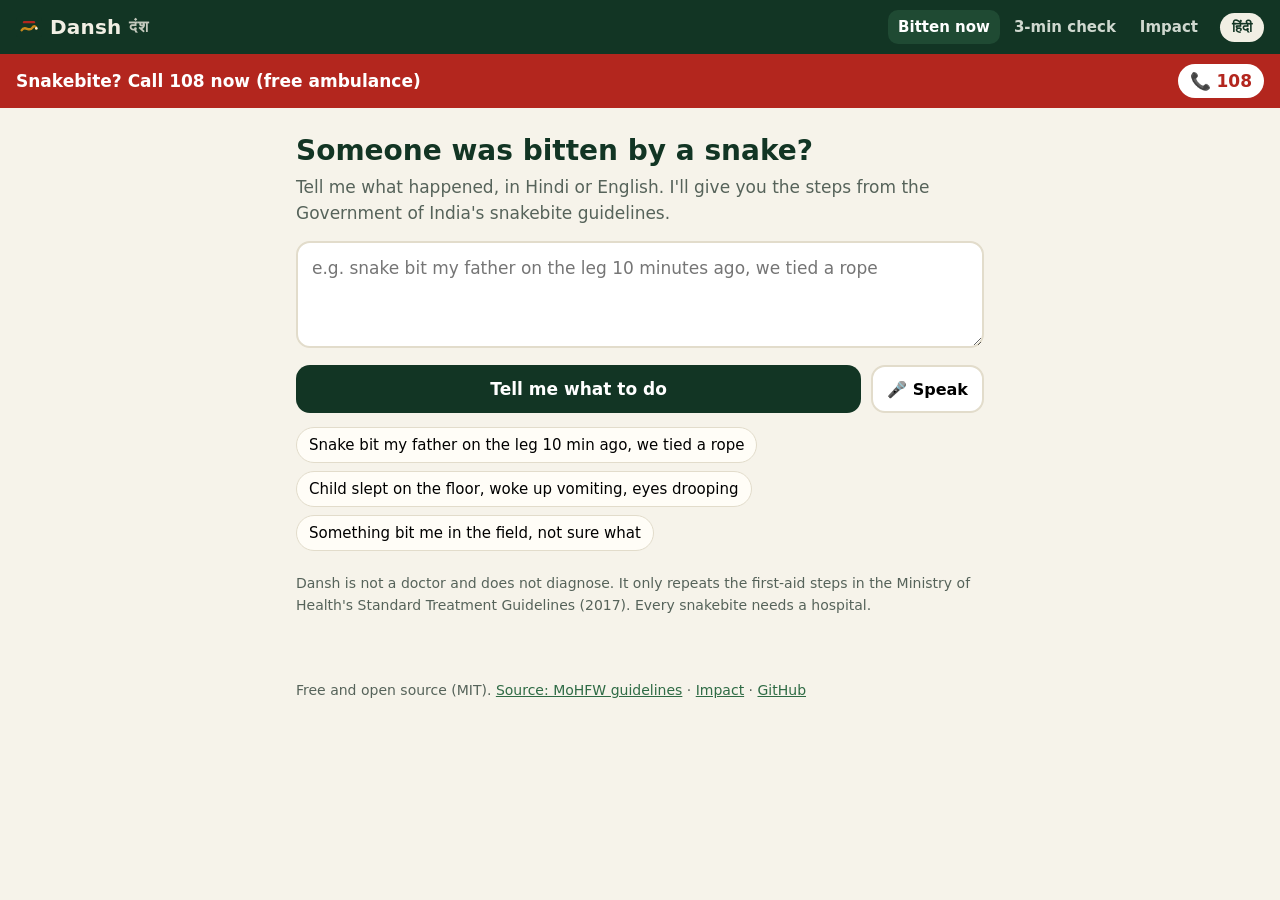
==== static/index.html @ a85f5e1f "Dansh: snakebite first-30-minutes agent, 3-minute check, live impact page, eval suite Co-Authored-By" ====
<!doctype html>
<html lang="en">
<head>
<meta charset="utf-8">
<meta name="viewport" content="width=device-width, initial-scale=1, viewport-fit=cover">
<title>Dansh: what to do in the first 30 minutes after a snakebite</title>
<meta name="description" content="Free snakebite first-aid guide for India, in Hindi and English. Based on Government of India treatment guidelines. Take the 3-minute check.">
<meta property="og:title" content="Would you know what to do after a snakebite?">
<meta property="og:description" content="58,000 Indians die of snakebite every year. Most deaths are preventable. Take the free 3-minute check.">
<meta name="theme-color" content="#123524">
<link rel="icon" href="/static/icon.svg" type="image/svg+xml">
<link rel="stylesheet" href="/static/style.css">
</head>
<body>
<header class="top">
  <a class="brand" href="/" aria-label="Dansh home"><img src="/static/icon.svg" alt="" width="26" height="26" class="mark"> Dansh <span class="dev">दंश</span></a>
  <nav class="tabs" role="tablist">
    <button role="tab" id="tab-help" aria-selected="true" data-view="help" data-i18n="tab_help">Bitten now</button>
    <button role="tab" id="tab-check" aria-selected="false" data-view="check" data-i18n="tab_check">3-min check</button>
    <a href="/impact" data-i18n="tab_impact">Impact</a>
  </nav>
  <button class="lang" id="lang" aria-label="Switch language">हिंदी</button>
</header>

<a class="callbar" href="tel:108"><span data-i18n="callbar">Snakebite? Call 108 now (free ambulance)</span> <b>📞 108</b></a>

<main>
<!-- ======================= EMERGENCY ======================= -->
<section id="view-help" class="view" aria-labelledby="h-help">
  <h1 id="h-help" data-i18n="help_h">Someone was bitten by a snake?</h1>
  <p class="lede" data-i18n="help_lede">Tell me what happened, in Hindi or English. I'll give you the steps from the Government of India's snakebite guidelines.</p>
  <form id="ask" autocomplete="off">
    <label for="msg" class="sr" data-i18n="msg_label">What happened?</label>
    <textarea id="msg" rows="3" maxlength="2000" data-i18n-ph="msg_ph" placeholder="e.g. snake bit my father on the leg 10 minutes ago, we tied a rope"></textarea>
    <div class="row">
      <button type="submit" class="primary" data-i18n="send">Tell me what to do</button>
      <button type="button" id="mic" class="ghost" aria-label="Speak instead of typing" hidden>🎤 <span data-i18n="speak">Speak</span></button>
    </div>
  </form>
  <div class="chips" aria-label="Examples">
    <button class="chip" data-ex="ex1"></button>
    <button class="chip" data-ex="ex2"></button>
    <button class="chip" data-ex="ex3"></button>
  </div>
  <div id="plan" aria-live="polite"></div>
  <p class="fine" data-i18n="disclaimer">Dansh is not a doctor and does not diagnose. It only repeats the first-aid steps in the Ministry of Health's Standard Treatment Guidelines (2017). Every snakebite needs a hospital.</p>
</section>

<!-- ======================= 3-MINUTE CHECK ======================= -->
<section id="view-check" class="view" hidden aria-labelledby="h-check">
  <div id="check-intro">
    <h1 id="h-check" data-i18n="check_h">Would you know what to do?</h1>
    <p class="lede" data-i18n="check_lede">About 58,000 people in India die of snakebite every year. Most could be saved by doing the right thing in the first hour. Answer 6 quick questions, learn the answers, then try 6 more.</p>
    <ul class="facts">
      <li data-i18n="check_f1">About 3 minutes</li>
      <li data-i18n="check_f2">No name, no phone number</li>
      <li data-i18n="check_f3">Your answers are added anonymously to the public impact numbers</li>
    </ul>
    <div class="optional">
      <label><span data-i18n="state_q">Your state (optional)</span>
        <select id="state"><option value="" data-i18n="skip">Skip</option></select></label>
      <label><span data-i18n="role_q">You are (optional)</span>
        <select id="role">
          <option value="" data-i18n="skip">Skip</option>
          <option value="farmer" data-i18n="r_farmer">Farmer / farm worker</option>
          <option value="student" data-i18n="r_student">Student</option>
          <option value="health_worker" data-i18n="r_health">ASHA / health worker</option>
          <option value="teacher" data-i18n="r_teacher">Teacher</option>
          <option value="parent" data-i18n="r_parent">Parent</option>
          <option value="other" data-i18n="r_other">Other</option>
        </select></label>
    </div>
    <button id="start" class="primary big" data-i18n="start">Start the check</button>
  </div>
  <div id="check-run" hidden></div>
</section>
</main>

<footer class="foot">
  <span data-i18n="foot1">Free and open source (MIT).</span>
  <a href="https://ncdc.mohfw.gov.in/uploads/pdf/Standard-Treatment-Guidelines-for-Management-of-Snake-Bite.pdf" target="_blank" rel="noopener" data-i18n="foot_src">Source: MoHFW guidelines</a> ·
  <a href="/impact" data-i18n="tab_impact">Impact</a> ·
  <a id="gh" href="#" target="_blank" rel="noopener">GitHub</a>
</footer>
<script src="/static/app.js"></script>
</body>
</html>
---- static/style.css ----
:root{
  --ink:#16201a; --muted:#56635a; --bg:#f6f3ea; --card:#fffdf7; --line:#e2dccb;
  --forest:#123524; --leaf:#2f6b45; --amber:#c98a1b; --red:#b3261e; --redbg:#fdecea; --okbg:#e8f3ea;
  --radius:14px; --shadow:0 1px 0 rgba(0,0,0,.04),0 6px 20px -12px rgba(18,53,36,.35);
  --font: "Noto Sans", "Noto Sans Devanagari", "Mukta", system-ui, -apple-system, "Segoe UI", Roboto, sans-serif;
}
*{box-sizing:border-box}
html{-webkit-text-size-adjust:100%}
body{margin:0;font:17px/1.55 var(--font);color:var(--ink);background:var(--bg)}
a{color:var(--leaf)}
.sr{position:absolute;width:1px;height:1px;overflow:hidden;clip:rect(0 0 0 0)}
.top{display:flex;align-items:center;gap:12px;padding:10px 16px;background:var(--forest);color:#f1efe4;position:sticky;top:0;z-index:5}
.brand{color:#f1efe4;text-decoration:none;font-weight:800;font-size:20px;letter-spacing:.2px;white-space:nowrap}
.brand{display:flex;align-items:center;gap:8px}
.brand .mark{border-radius:7px}
.brand .dev{font-weight:600;opacity:.8;font-size:16px}
.tabs{display:flex;gap:4px;margin-left:auto}
.tabs button,.tabs a{background:none;border:0;color:#cfd8cf;font:600 15px var(--font);padding:8px 10px;border-radius:10px;cursor:pointer;text-decoration:none}
.tabs [aria-selected=true]{background:#1f4a33;color:#fff}
.lang{background:#f1efe4;color:var(--forest);border:0;border-radius:999px;padding:6px 12px;font:700 14px var(--font);cursor:pointer}
.callbar{display:flex;justify-content:space-between;align-items:center;gap:10px;background:var(--red);color:#fff;text-decoration:none;padding:10px 16px;font-weight:700}
.callbar b{background:#fff;color:var(--red);padding:4px 12px;border-radius:999px;white-space:nowrap}
main{max-width:720px;margin:0 auto;padding:18px 16px 40px}
h1{font-size:28px;line-height:1.2;margin:8px 0 6px;color:var(--forest)}
h2{font-size:20px;margin:22px 0 8px;color:var(--forest)}
.lede{color:var(--muted);margin:0 0 14px}
textarea,select{width:100%;font:inherit;border:2px solid var(--line);border-radius:var(--radius);padding:12px 14px;background:#fff;color:var(--ink)}
textarea:focus,select:focus,button:focus-visible,a:focus-visible{outline:3px solid var(--amber);outline-offset:2px}
.row{display:flex;gap:10px;margin-top:10px}
button.primary{background:var(--forest);color:#fff;border:0;border-radius:var(--radius);padding:14px 18px;font:700 17px var(--font);cursor:pointer;flex:1}
button.primary.big{width:100%;padding:18px;font-size:19px;margin-top:10px}
button.primary:disabled{opacity:.6}
button.ghost{background:#fff;border:2px solid var(--line);border-radius:var(--radius);padding:12px 14px;font:600 16px var(--font);cursor:pointer}
.chips{display:flex;flex-wrap:wrap;gap:8px;margin:14px 0 6px}
.chip{background:var(--card);border:1px solid var(--line);border-radius:999px;padding:8px 12px;font:15px var(--font);cursor:pointer;text-align:left}
.fine{color:var(--muted);font-size:14px;margin-top:22px}
.card{background:var(--card);border:1px solid var(--line);border-radius:var(--radius);box-shadow:var(--shadow);padding:16px;margin:14px 0}
.level{border-radius:var(--radius);padding:14px 16px;margin:18px 0 10px;font-weight:800;font-size:21px;display:flex;align-items:center;gap:10px}
.level.CRITICAL{background:var(--red);color:#fff}
.level.URGENT,.level.POSSIBLE{background:#7a1f17;color:#fff}
.level.INFO,.level.OTHER,.level.OFF_TOPIC,.level.SUPPORT{background:var(--forest);color:#fff}
.calls{display:flex;gap:10px;flex-wrap:wrap;margin:8px 0 4px}
.calls a{flex:1;min-width:120px;text-align:center;background:var(--red);color:#fff;text-decoration:none;border-radius:var(--radius);padding:14px 10px;font-weight:800;font-size:19px}
.calls a.alt{background:#fff;color:var(--red);border:2px solid var(--red)}
ol.steps{padding-left:0;list-style:none;counter-reset:s;margin:0}
ol.steps li{counter-increment:s;position:relative;padding:10px 0 10px 44px;border-bottom:1px dashed var(--line)}
ol.steps li:last-child{border-bottom:0}
ol.steps li::before{content:counter(s);position:absolute;left:0;top:9px;width:30px;height:30px;border-radius:50%;background:var(--forest);color:#fff;font-weight:800;display:grid;place-items:center;font-size:15px}
ul.donts{list-style:none;padding:0;margin:0}
ul.donts li{padding:10px 0 10px 40px;position:relative;border-bottom:1px dashed var(--line)}
ul.donts li:last-child{border-bottom:0}
ul.donts li::before{content:"✕";position:absolute;left:4px;top:8px;color:var(--red);font-weight:900;font-size:20px}
.fix{background:#fff6e0;border-left:5px solid var(--amber);padding:10px 12px;border-radius:8px;margin:8px 0}
.note{background:var(--redbg);border-left:5px solid var(--red);padding:10px 12px;border-radius:8px;margin:8px 0;font-weight:600}
.src{display:inline-block;font-size:12px;color:var(--muted);text-decoration:none;margin-left:6px;border:1px solid var(--line);border-radius:6px;padding:0 5px;vertical-align:1px}
.understood{color:var(--muted);font-size:15px}
.ask{display:grid;gap:10px}
.ask .q{display:flex;align-items:center;justify-content:space-between;gap:10px;flex-wrap:wrap}
.ask .q span{flex:1;min-width:200px}
.yn button{border:2px solid var(--line);background:#fff;border-radius:10px;padding:8px 14px;font:700 15px var(--font);cursor:pointer;margin-left:6px}
.yn button.yes{border-color:var(--red);color:var(--red)}
.hosp li{margin:8px 0}
.hosp .meta{color:var(--muted);font-size:14px}
.trace{font-size:13px;color:var(--muted)}
details summary{cursor:pointer;color:var(--leaf);font-weight:600}
.facts{padding-left:20px;color:var(--muted)}
.optional{display:grid;gap:10px;grid-template-columns:1fr 1fr;margin:14px 0}
.optional label span{display:block;font-size:14px;color:var(--muted);margin-bottom:4px}
.progress{height:8px;background:var(--line);border-radius:999px;overflow:hidden;margin:6px 0 14px}
.progress i{display:block;height:100%;background:var(--amber);transition:width .25s}
.qtext{font-size:21px;font-weight:700;line-height:1.35;margin:6px 0 14px}
.opts{display:grid;gap:10px}
.opt{text-align:left;background:#fff;border:2px solid var(--line);border-radius:var(--radius);padding:14px 16px;font:17px var(--font);cursor:pointer}
.opt:hover{border-color:var(--leaf)}
.phase{font-size:13px;letter-spacing:.08em;text-transform:uppercase;color:var(--amber);font-weight:800}
.lesson .card{border-left:6px solid var(--leaf)}
.lesson .card.missed{border-left-color:var(--red)}
.lesson .tag{font-size:12px;font-weight:800;color:var(--red);text-transform:uppercase;letter-spacing:.06em}
.score{display:grid;grid-template-columns:1fr 1fr;gap:12px;margin:16px 0}
.score div{background:var(--card);border:1px solid var(--line);border-radius:var(--radius);padding:16px;text-align:center}
.score b{display:block;font-size:40px;color:var(--forest);line-height:1.1}
.share{display:flex;gap:10px;flex-wrap:wrap}
.share a,.share button{flex:1;min-width:160px;text-align:center;text-decoration:none;border-radius:var(--radius);padding:14px;font:700 17px var(--font);cursor:pointer}
.share .wa{background:#1f7a4d;color:#fff;border:0}
.share .copy{background:#fff;border:2px solid var(--line);color:var(--ink)}
.foot{max-width:720px;margin:0 auto;padding:10px 16px 40px;color:var(--muted);font-size:14px}
@media (max-width:560px){
  .tabs button,.tabs a{padding:7px 7px;font-size:14px}
  .brand .dev{display:none}
  h1{font-size:25px}
  .optional{grid-template-columns:1fr}
  .callbar{font-size:15px}
}
@media (prefers-reduced-motion:reduce){*{transition:none!important}}
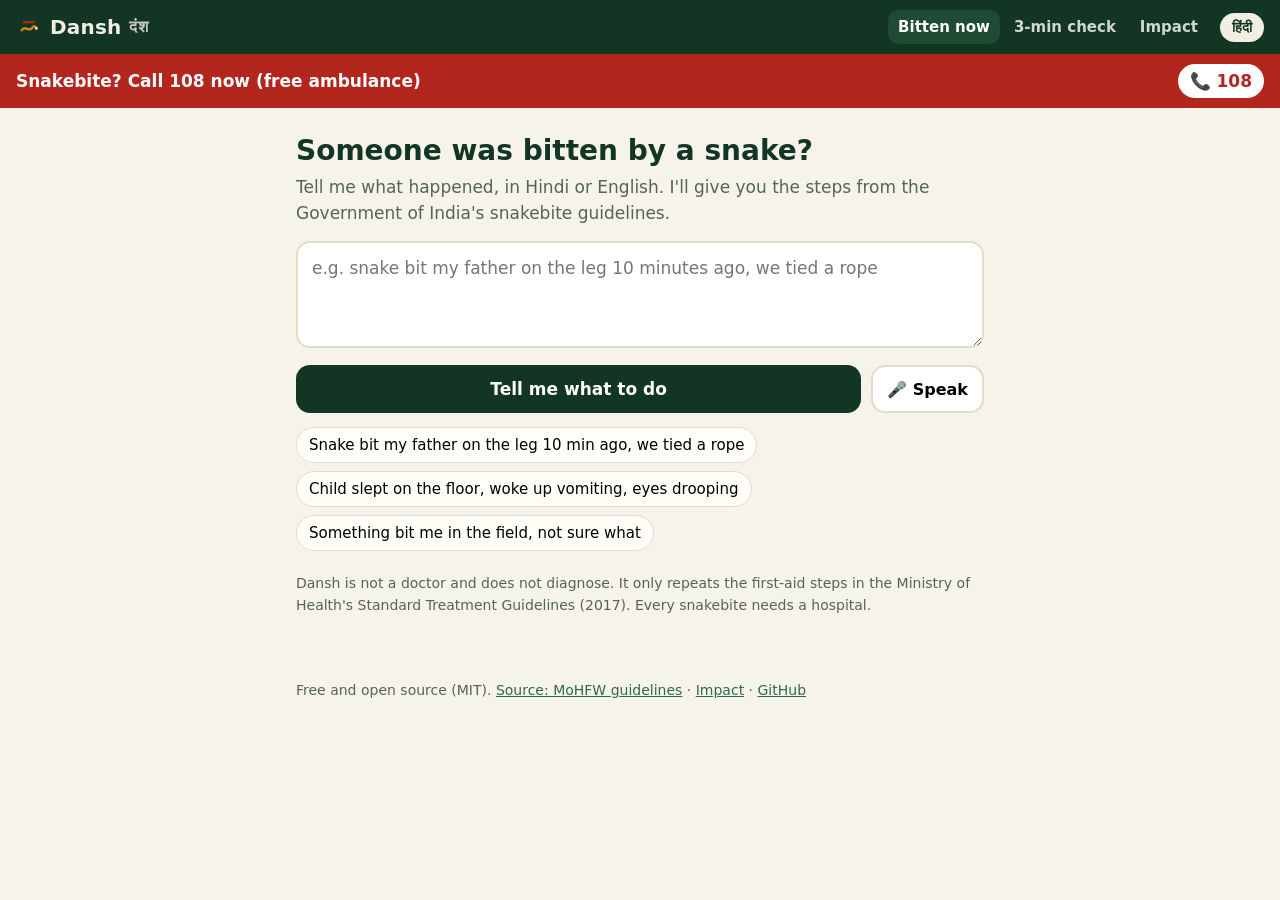
==== commit 601edfc8: "Point links at acirema792/dansh" ====
--- a/static/index.html
+++ b/static/index.html
@@ -1,12 +1,12 @@
 <!doctype html>
-<html lang="en">
+<html lang="en" data-repo="https://github.com/acirema792/dansh">
 <head>
 <meta charset="utf-8">
 <meta name="viewport" content="width=device-width, initial-scale=1, viewport-fit=cover">
 <title>Dansh: what to do in the first 30 minutes after a snakebite</title>
 <meta name="description" content="Free snakebite first-aid guide for India, in Hindi and English. Based on Government of India treatment guidelines. Take the 3-minute check.">
 <meta property="og:title" content="Would you know what to do after a snakebite?">
-<meta property="og:description" content="58,000 Indians die of snakebite every year. Most deaths are preventable. Take the free 3-minute check.">
+<meta property="og:description" content="Tying a rope or going to an ojha can cost a life. Free 3-minute snakebite check in Hindi and English, based on Government of India guidelines.">
 <meta name="theme-color" content="#123524">
 <link rel="icon" href="/static/icon.svg" type="image/svg+xml">
 <link rel="stylesheet" href="/static/style.css">
@@ -15,8 +15,8 @@
 <header class="top">
   <a class="brand" href="/" aria-label="Dansh home"><img src="/static/icon.svg" alt="" width="26" height="26" class="mark"> Dansh <span class="dev">दंश</span></a>
   <nav class="tabs" role="tablist">
-    <button role="tab" id="tab-help" aria-selected="true" data-view="help" data-i18n="tab_help">Bitten now</button>
-    <button role="tab" id="tab-check" aria-selected="false" data-view="check" data-i18n="tab_check">3-min check</button>
+    <button role="tab" id="tab-help" aria-selected="true" aria-controls="view-help" data-view="help" data-i18n="tab_help">Bitten now</button>
+    <button role="tab" id="tab-check" aria-selected="false" aria-controls="view-check" data-view="check" data-i18n="tab_check">3-min check</button>
     <a href="/impact" data-i18n="tab_impact">Impact</a>
   </nav>
   <button class="lang" id="lang" aria-label="Switch language">हिंदी</button>
@@ -50,7 +50,7 @@
 <section id="view-check" class="view" hidden aria-labelledby="h-check">
   <div id="check-intro">
     <h1 id="h-check" data-i18n="check_h">Would you know what to do?</h1>
-    <p class="lede" data-i18n="check_lede">About 58,000 people in India die of snakebite every year. Most could be saved by doing the right thing in the first hour. Answer 6 quick questions, learn the answers, then try 6 more.</p>
+    <p class="lede" data-i18n="check_lede">Snakebite kills thousands of people in India every year. Doing the right thing in the first hour saves lives. Answer 6 quick questions, learn the answers, then try 6 more.</p>
     <ul class="facts">
       <li data-i18n="check_f1">About 3 minutes</li>
       <li data-i18n="check_f2">No name, no phone number</li>
